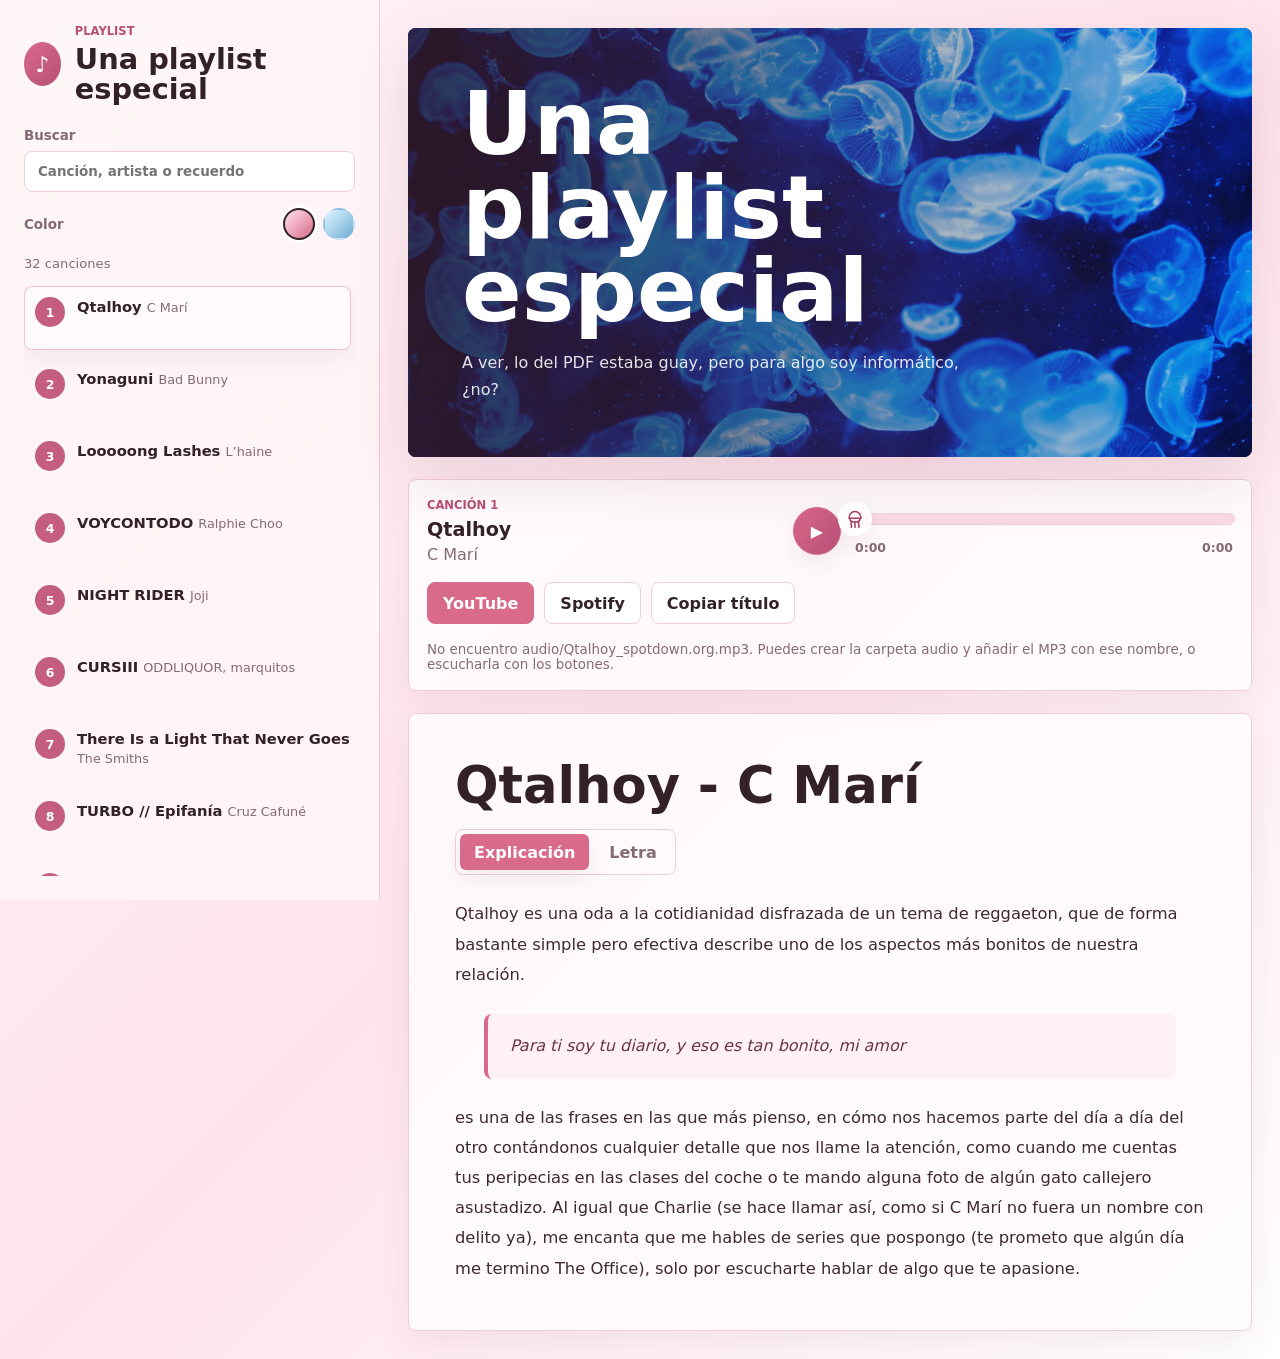
==== index.html @ 9f08ecb1 "Initial playlist site" ====
<!doctype html>
<html lang="es">
  <head>
    <meta charset="utf-8">
    <meta name="viewport" content="width=device-width, initial-scale=1">
    <title>Una playlist especial</title>
    <link rel="stylesheet" href="styles.css">
  </head>
  <body>
    <div class="app-shell">
      <aside class="sidebar" aria-label="Lista de canciones">
        <div class="brand">
          <span class="brand-mark" aria-hidden="true">♪</span>
          <div>
            <p class="eyebrow">Playlist</p>
            <h1>Una playlist especial</h1>
          </div>
        </div>

        <label class="search">
          <span>Buscar</span>
          <input id="searchInput" type="search" placeholder="Canción, artista o recuerdo">
        </label>

        <div class="theme-picker" aria-label="Color de la página">
          <span>Color</span>
          <div class="theme-options">
            <button class="theme-button rose active" type="button" data-theme="rose" aria-label="Tema rosa"></button>
            <button class="theme-button blue" type="button" data-theme="blue" aria-label="Tema azul suave"></button>
          </div>
        </div>

        <div class="counter" id="counter"></div>
        <nav class="track-list" id="trackList"></nav>
      </aside>

      <main class="main-view">
        <section class="hero">
          <img src="assets/wallpaper.jpeg" alt="Auriculares y notas manuscritas sobre una mesa iluminada con luz suave.">
          <div class="hero-copy">
            <h2>Una playlist especial</h2>
            <p>A ver, lo del PDF estaba guay, pero para algo soy informático, ¿no? </p>
          </div>
        </section>

        <section class="player-panel" aria-label="Reproductor">
          <div class="now-playing">
            <p class="eyebrow" id="trackNumber">Canción 1</p>
            <h3 id="trackTitle"></h3>
            <p id="trackArtist"></p>
          </div>

          <div class="custom-player">
            <audio id="audioPlayer" preload="metadata"></audio>
            <button id="playButton" class="play-button" type="button" aria-label="Reproducir">▶</button>
            <div class="progress-wrap">
              <button id="progressBar" class="progress-bar" type="button" aria-label="Cambiar posición de la canción">
                <span id="progressFill" class="progress-fill"></span>
                <span id="jellyfishMarker" class="jellyfish-marker" aria-hidden="true">
                  <svg viewBox="0 0 32 32" focusable="false">
                    <path d="M8 15c0-5 3.5-9 8-9s8 4 8 9H8Z"></path>
                    <path d="M9 15c0 3 3 5 7 5s7-2 7-5"></path>
                    <path d="M11 20c-2 3 2 4 0 7"></path>
                    <path d="M16 20c-2 3 2 4 0 7"></path>
                    <path d="M21 20c-2 3 2 4 0 7"></path>
                  </svg>
                </span>
              </button>
              <div class="time-row">
                <span id="currentTime">0:00</span>
                <span id="durationTime">0:00</span>
              </div>
            </div>
          </div>

          <div class="actions">
            <a id="youtubeLink" class="button primary" target="_blank" rel="noreferrer">YouTube</a>
            <a id="spotifyLink" class="button" target="_blank" rel="noreferrer">Spotify</a>
            <button id="copyButton" class="button" type="button">Copiar título</button>
          </div>

          <p class="audio-note" id="audioNote"></p>
        </section>

        <article class="story">
          <h2 id="storyTitle"></h2>
          <div class="content-tabs" aria-label="Vista del texto">
            <button id="storyTab" class="content-tab active" type="button" data-view="story">Explicación</button>
            <button id="lyricsTab" class="content-tab" type="button" data-view="lyrics">Letra</button>
          </div>
          <div id="storyText"></div>
        </article>
      </main>
    </div>

    <script src="app.js"></script>
  </body>
</html>
---- styles.css ----
:root {
  --ink: #332128;
  --muted: #856b75;
  --paper: #fff6f9;
  --panel: #ffffff;
  --line: #f0cdd9;
  --coral: #d96a8a;
  --coral-dark: #a83f61;
  --teal: #b84f77;
  --gold: #d9a1b6;
  --rose-soft: #ffe3ec;
  --shadow: 0 20px 60px rgba(91, 37, 58, 0.13);
  --sidebar-bg: rgba(255, 246, 249, 0.86);
  --brand-gradient: linear-gradient(135deg, #d96a8a, #b84f77);
  --focus-ring: rgba(217, 106, 138, 0.18);
  --track-active-bg: #fffafb;
  --track-active-border: rgba(217, 106, 138, 0.38);
  --track-shadow: 0 8px 24px rgba(91, 37, 58, 0.08);
  --track-index-bg: #c45d7f;
  --story-quote-ink: #6c3448;
  --story-quote-bg: #fff1f6;
  --panel-bg: rgba(255, 252, 253, 0.9);
  --panel-shadow: 0 14px 36px rgba(91, 37, 58, 0.07);
  --player-track-bg: #f8d6e2;
  --player-fill: linear-gradient(90deg, #f3a1bb, #c45d7f);
}

body.theme-blue {
  --ink: #1e2b36;
  --muted: #647888;
  --paper: #f4fbff;
  --line: #cce4f2;
  --coral: #6eaed6;
  --coral-dark: #347ca8;
  --teal: #3f8eb8;
  --gold: #9fcce6;
  --rose-soft: #e2f4ff;
  --shadow: 0 20px 60px rgba(36, 91, 125, 0.13);
  --sidebar-bg: rgba(244, 251, 255, 0.88);
  --brand-gradient: linear-gradient(135deg, #6eaed6, #3f8eb8);
  --focus-ring: rgba(110, 174, 214, 0.22);
  --track-active-bg: #f7fcff;
  --track-active-border: rgba(110, 174, 214, 0.42);
  --track-shadow: 0 8px 24px rgba(36, 91, 125, 0.08);
  --track-index-bg: #4f9ac2;
  --story-quote-ink: #315f7a;
  --story-quote-bg: #edf8ff;
  --panel-bg: rgba(249, 253, 255, 0.92);
  --panel-shadow: 0 14px 36px rgba(36, 91, 125, 0.07);
  --player-track-bg: #d3eaf6;
  --player-fill: linear-gradient(90deg, #9fcce6, #4f9ac2);
}

* {
  box-sizing: border-box;
}

body {
  margin: 0;
  min-height: 100vh;
  color: var(--ink);
  background: linear-gradient(135deg, var(--paper) 0%, var(--rose-soft) 52%, #fff 100%);
  font-family: "Trebuchet MS", "Avenir Next", system-ui, -apple-system, BlinkMacSystemFont, "Segoe UI", sans-serif;
}

button,
input {
  font: inherit;
}

.app-shell {
  display: grid;
  grid-template-columns: minmax(280px, 380px) minmax(0, 1fr);
  min-height: 100vh;
}

.sidebar {
  position: sticky;
  top: 0;
  display: flex;
  flex-direction: column;
  height: 100vh;
  padding: 24px;
  border-right: 1px solid var(--line);
  background: var(--sidebar-bg);
  backdrop-filter: blur(18px);
}

.brand {
  display: flex;
  gap: 14px;
  align-items: center;
  margin-bottom: 24px;
}

.brand-mark {
  display: grid;
  width: 44px;
  height: 44px;
  place-items: center;
  border-radius: 50%;
  color: #fff;
  background: var(--brand-gradient);
  font-size: 22px;
  font-weight: 800;
}

.eyebrow {
  margin: 0 0 6px;
  color: var(--teal);
  font-size: 0.72rem;
  font-weight: 800;
  letter-spacing: 0;
  text-transform: uppercase;
}

h1,
h2,
h3,
p {
  margin-top: 0;
}

h1 {
  margin-bottom: 0;
  font-size: clamp(1.35rem, 2.5vw, 1.8rem);
  line-height: 1.05;
}

.search {
  display: grid;
  gap: 8px;
  margin-bottom: 16px;
  color: var(--muted);
  font-size: 0.84rem;
  font-weight: 700;
}

.search input {
  width: 100%;
  border: 1px solid var(--line);
  border-radius: 8px;
  padding: 12px 13px;
  color: var(--ink);
  background: var(--panel);
  outline: none;
}

.search input:focus {
  border-color: var(--teal);
  box-shadow: 0 0 0 3px var(--focus-ring);
}

.theme-picker {
  display: flex;
  align-items: center;
  justify-content: space-between;
  gap: 12px;
  margin-bottom: 16px;
  color: var(--muted);
  font-size: 0.84rem;
  font-weight: 700;
}

.theme-options {
  display: flex;
  gap: 8px;
}

.theme-button {
  width: 32px;
  height: 32px;
  border: 2px solid transparent;
  border-radius: 50%;
  padding: 0;
  cursor: pointer;
}

.theme-button.rose {
  background: linear-gradient(135deg, #ffe3ec, #d96a8a);
}

.theme-button.blue {
  background: linear-gradient(135deg, #e2f4ff, #6eaed6);
}

.theme-button.active {
  border-color: var(--ink);
  box-shadow: 0 0 0 3px rgba(255, 255, 255, 0.9);
}

.counter {
  min-height: 20px;
  margin-bottom: 10px;
  color: var(--muted);
  font-size: 0.82rem;
}

.track-list {
  display: grid;
  gap: 8px;
  overflow: auto;
  padding-right: 4px;
}

.track-button {
  display: grid;
  grid-template-columns: 32px minmax(0, 1fr);
  gap: 10px;
  width: 100%;
  min-height: 64px;
  border: 1px solid transparent;
  border-radius: 8px;
  padding: 10px;
  color: var(--ink);
  background: transparent;
  text-align: left;
  cursor: pointer;
}

.track-button:hover,
.track-button.active {
  border-color: var(--track-active-border);
  background: var(--track-active-bg);
}

.track-button.active {
  box-shadow: var(--track-shadow);
}

.track-index {
  display: grid;
  width: 30px;
  height: 30px;
  place-items: center;
  border-radius: 50%;
  color: #fff;
  background: var(--track-index-bg);
  font-size: 0.78rem;
  font-weight: 800;
}

.track-name {
  overflow: hidden;
  margin: 0 0 4px;
  font-size: 0.92rem;
  font-weight: 800;
  text-overflow: ellipsis;
  white-space: nowrap;
}

.track-artist {
  overflow: hidden;
  margin: 0;
  color: var(--muted);
  font-size: 0.8rem;
  text-overflow: ellipsis;
  white-space: nowrap;
}

.main-view {
  display: grid;
  align-content: start;
  gap: 22px;
  padding: 28px;
}

.hero {
  position: relative;
  min-height: 320px;
  overflow: hidden;
  border-radius: 8px;
  box-shadow: var(--shadow);
  background: #38262d;
}

.hero img {
  position: absolute;
  inset: 0;
  width: 100%;
  height: 100%;
  object-fit: cover;
}

.hero::after {
  position: absolute;
  inset: 0;
  content: "";
  background: linear-gradient(90deg, rgba(54, 27, 39, 0.78), rgba(94, 41, 63, 0.34) 58%, rgba(94, 41, 63, 0.08));
}

.hero-copy {
  position: relative;
  z-index: 1;
  max-width: 620px;
  padding: clamp(28px, 6vw, 54px);
  color: #fff;
}

.hero-copy .eyebrow {
  color: #ffd3df;
}

.hero-copy h2 {
  max-width: 10ch;
  margin-bottom: 16px;
  font-size: clamp(2.25rem, 7vw, 5.5rem);
  line-height: 0.95;
}

.hero-copy p {
  max-width: 60ch;
  margin-bottom: 0;
  color: rgba(255, 255, 255, 0.88);
  font-size: 1rem;
  line-height: 1.7;
}

code {
  border-radius: 5px;
  padding: 0.12em 0.35em;
  background: rgba(255, 255, 255, 0.18);
}

.player-panel,
.story {
  border: 1px solid var(--line);
  border-radius: 8px;
  background: var(--panel-bg);
  box-shadow: var(--panel-shadow);
}

.player-panel {
  display: grid;
  grid-template-columns: minmax(180px, 1fr) minmax(240px, 440px);
  gap: 18px;
  align-items: center;
  padding: 18px;
}

.now-playing h3 {
  margin-bottom: 4px;
  font-size: 1.2rem;
}

.now-playing p:last-child {
  margin-bottom: 0;
  color: var(--muted);
}

.custom-player {
  display: grid;
  grid-template-columns: 48px minmax(0, 1fr);
  gap: 14px;
  align-items: center;
}

.custom-player audio {
  display: none;
}

.play-button {
  display: grid;
  width: 48px;
  height: 48px;
  place-items: center;
  border: 1px solid var(--coral);
  border-radius: 50%;
  color: #fff;
  background: var(--brand-gradient);
  box-shadow: var(--track-shadow);
  font-size: 1rem;
  font-weight: 800;
  cursor: pointer;
}

.play-button:hover {
  border-color: var(--coral-dark);
}

.progress-wrap {
  display: grid;
  gap: 9px;
}

.progress-bar {
  position: relative;
  width: 100%;
  height: 24px;
  border: 0;
  border-radius: 999px;
  padding: 0;
  background: transparent;
  cursor: pointer;
}

.progress-bar::before {
  position: absolute;
  top: 50%;
  left: 0;
  width: 100%;
  height: 10px;
  border: 1px solid var(--line);
  border-radius: 999px;
  background: var(--player-track-bg);
  content: "";
  transform: translateY(-50%);
}

.progress-fill {
  position: absolute;
  top: 50%;
  left: 0;
  width: var(--progress, 0%);
  height: 10px;
  border-radius: 999px;
  background: var(--player-fill);
  transform: translateY(-50%);
}

.jellyfish-marker {
  position: absolute;
  top: 50%;
  left: var(--progress, 0%);
  display: grid;
  width: 34px;
  height: 34px;
  place-items: center;
  border: 2px solid #fff;
  border-radius: 50%;
  background: var(--panel-bg);
  box-shadow: var(--track-shadow);
  transform: translate(-50%, -50%);
  transition: left 0.12s linear;
}

.jellyfish-marker svg {
  width: 24px;
  height: 24px;
  fill: none;
  stroke: var(--coral-dark);
  stroke-linecap: round;
  stroke-linejoin: round;
  stroke-width: 2;
}

.time-row {
  display: flex;
  justify-content: space-between;
  color: var(--muted);
  font-size: 0.78rem;
  font-weight: 800;
}

.actions {
  grid-column: 1 / -1;
  display: flex;
  flex-wrap: wrap;
  gap: 10px;
}

.button {
  display: inline-flex;
  align-items: center;
  justify-content: center;
  min-height: 42px;
  border: 1px solid var(--line);
  border-radius: 8px;
  padding: 0 15px;
  color: var(--ink);
  background: #fff;
  font-weight: 800;
  text-decoration: none;
  cursor: pointer;
}

.button.primary {
  border-color: var(--coral);
  color: #fff;
  background: var(--coral);
}

.button:hover {
  border-color: var(--coral-dark);
}

.audio-note {
  grid-column: 1 / -1;
  margin: 0;
  color: var(--muted);
  font-size: 0.84rem;
}

.story {
  padding: clamp(22px, 5vw, 46px);
}

.story h2 {
  margin-bottom: 18px;
  font-size: clamp(1.8rem, 4vw, 3.3rem);
  line-height: 1;
}

.content-tabs {
  display: inline-flex;
  gap: 6px;
  margin-bottom: 24px;
  border: 1px solid var(--line);
  border-radius: 8px;
  padding: 4px;
  background: var(--track-active-bg);
}

.content-tab {
  min-height: 36px;
  border: 0;
  border-radius: 6px;
  padding: 0 14px;
  color: var(--muted);
  background: transparent;
  font-weight: 800;
  cursor: pointer;
}

.content-tab.active {
  color: #fff;
  background: var(--coral);
  box-shadow: var(--track-shadow);
}

.story p {
  max-width: 78ch;
  color: #3f2a32;
  font-size: 1.02rem;
  line-height: 1.85;
}

.lyric-block {
  max-width: 68ch;
  margin: 24px auto;
  border-left: 4px solid var(--coral);
  border-radius: 8px;
  padding: 18px 22px;
  color: var(--story-quote-ink);
  background: var(--story-quote-bg);
  font-size: 1rem;
  font-style: italic;
  line-height: 1.8;
  white-space: pre-line;
}

.full-lyrics {
  max-width: 74ch;
  margin: 0;
  color: #3f2a32;
  font-family: inherit;
  font-size: 1.02rem;
  line-height: 1.9;
  white-space: pre-line;
}

.lyrics-empty {
  max-width: 70ch;
  margin: 0;
  border: 1px dashed var(--track-active-border);
  border-radius: 8px;
  padding: 18px;
  color: var(--muted);
  background: var(--track-active-bg);
  line-height: 1.7;
}

.story p:last-child,
.story .lyric-block:last-child,
.full-lyrics:last-child,
.lyrics-empty:last-child {
  margin-bottom: 0;
}

@media (max-width: 900px) {
  .app-shell {
    grid-template-columns: 1fr;
  }

  .sidebar {
    position: relative;
    height: auto;
    max-height: 58vh;
    border-right: 0;
    border-bottom: 1px solid var(--line);
  }

  .main-view {
    padding: 18px;
  }

  .player-panel {
    grid-template-columns: 1fr;
  }
}

@media (max-width: 560px) {
  .hero {
    min-height: 420px;
  }

  .hero::after {
    background: linear-gradient(180deg, rgba(54, 27, 39, 0.72), rgba(94, 41, 63, 0.32));
  }

  .hero-copy h2 {
    max-width: 9ch;
    font-size: 3rem;
  }

  .actions .button {
    flex: 1 1 140px;
  }
}
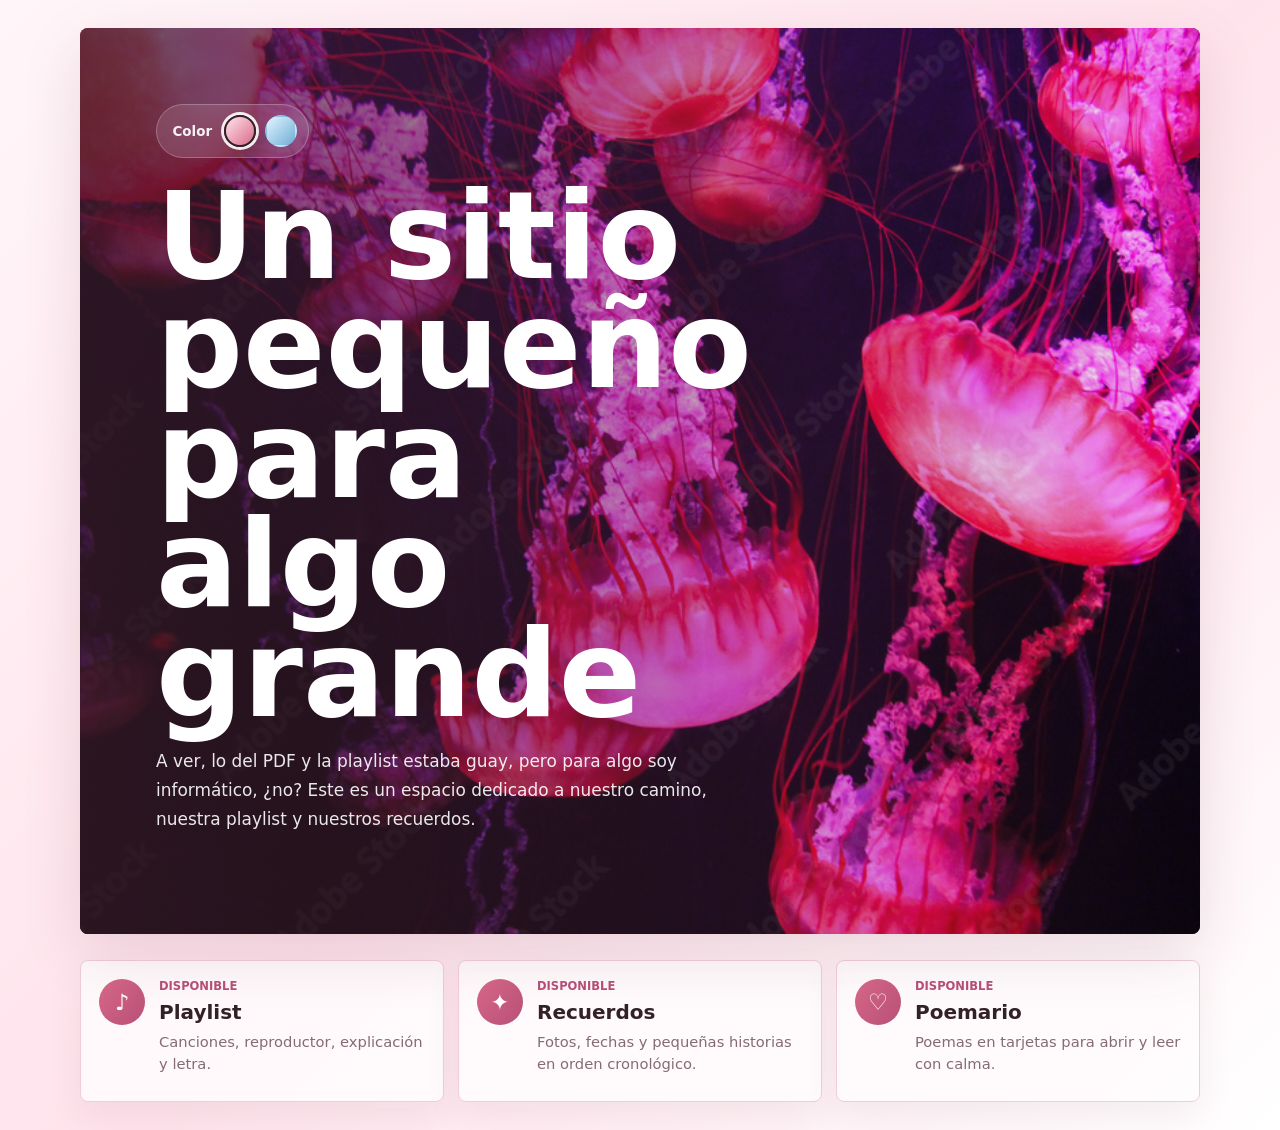
==== commit c9939bd8: "Added things" ====
--- a/index.html
+++ b/index.html
@@ -6,93 +6,175 @@
     <title>Una playlist especial</title>
     <link rel="stylesheet" href="styles.css">
   </head>
-  <body>
-    <div class="app-shell">
-      <aside class="sidebar" aria-label="Lista de canciones">
-        <div class="brand">
-          <span class="brand-mark" aria-hidden="true">♪</span>
-          <div>
-            <p class="eyebrow">Playlist</p>
-            <h1>Una playlist especial</h1>
-          </div>
-        </div>
-
-        <label class="search">
-          <span>Buscar</span>
-          <input id="searchInput" type="search" placeholder="Canción, artista o recuerdo">
-        </label>
-
-        <div class="theme-picker" aria-label="Color de la página">
-          <span>Color</span>
-          <div class="theme-options">
-            <button class="theme-button rose active" type="button" data-theme="rose" aria-label="Tema rosa"></button>
-            <button class="theme-button blue" type="button" data-theme="blue" aria-label="Tema azul suave"></button>
-          </div>
-        </div>
-
-        <div class="counter" id="counter"></div>
-        <nav class="track-list" id="trackList"></nav>
-      </aside>
-
-      <main class="main-view">
-        <section class="hero">
-          <img src="assets/wallpaper.jpeg" alt="Auriculares y notas manuscritas sobre una mesa iluminada con luz suave.">
-          <div class="hero-copy">
-            <h2>Una playlist especial</h2>
-            <p>A ver, lo del PDF estaba guay, pero para algo soy informático, ¿no? </p>
+  <body class="home-page">
+    <section id="homeView" class="site-view">
+      <main class="home-shell">
+        <section class="home-hero" aria-labelledby="homeTitle">
+          <img id="homeWallpaper" src="assets/pink_wallpaper.jpg" alt="Fondo cálido y suave para una página personal.">
+          <div class="home-hero-content">
+            <div class="theme-picker home-theme-picker" aria-label="Color de la página">
+              <span>Color</span>
+              <div class="theme-options">
+                <button class="theme-button rose active" type="button" data-theme="rose" aria-label="Tema rosa"></button>
+                <button class="theme-button blue" type="button" data-theme="blue" aria-label="Tema azul suave"></button>
+              </div>
+            </div>
+            <h1 id="homeTitle">Un sitio pequeño para algo grande</h1>
+            <p>A ver, lo del PDF y la playlist estaba guay, pero para algo soy informático, ¿no? Este es un espacio dedicado a nuestro camino, nuestra playlist y nuestros recuerdos.</p>
           </div>
         </section>
 
-        <section class="player-panel" aria-label="Reproductor">
-          <div class="now-playing">
-            <p class="eyebrow" id="trackNumber">Canción 1</p>
-            <h3 id="trackTitle"></h3>
-            <p id="trackArtist"></p>
-          </div>
+        <section class="section-grid" aria-label="Secciones disponibles">
+          <a class="section-card available" href="#playlist">
+            <span class="section-icon" aria-hidden="true">♪</span>
+            <span>
+              <span class="section-kicker">Disponible</span>
+              <strong>Playlist</strong>
+              <small>Canciones, reproductor, explicación y letra.</small>
+            </span>
+          </a>
 
-          <div class="custom-player">
-            <audio id="audioPlayer" preload="metadata"></audio>
-            <button id="playButton" class="play-button" type="button" aria-label="Reproducir">▶</button>
-            <div class="progress-wrap">
-              <button id="progressBar" class="progress-bar" type="button" aria-label="Cambiar posición de la canción">
-                <span id="progressFill" class="progress-fill"></span>
-                <span id="jellyfishMarker" class="jellyfish-marker" aria-hidden="true">
-                  <svg viewBox="0 0 32 32" focusable="false">
-                    <path d="M8 15c0-5 3.5-9 8-9s8 4 8 9H8Z"></path>
-                    <path d="M9 15c0 3 3 5 7 5s7-2 7-5"></path>
-                    <path d="M11 20c-2 3 2 4 0 7"></path>
-                    <path d="M16 20c-2 3 2 4 0 7"></path>
-                    <path d="M21 20c-2 3 2 4 0 7"></path>
-                  </svg>
-                </span>
-              </button>
-              <div class="time-row">
-                <span id="currentTime">0:00</span>
-                <span id="durationTime">0:00</span>
-              </div>
+          <a class="section-card available" href="#recuerdos">
+            <span class="section-icon" aria-hidden="true">✦</span>
+            <span>
+              <span class="section-kicker">Disponible</span>
+              <strong>Recuerdos</strong>
+              <small>Fotos, fechas y pequeñas historias en orden cronológico.</small>
+            </span>
+          </a>
+
+          <a class="section-card available" href="#poemario">
+            <span class="section-icon" aria-hidden="true">♡</span>
+            <span>
+              <span class="section-kicker">Disponible</span>
+              <strong>Poemario</strong>
+              <small>Poemas en tarjetas para abrir y leer con calma.</small>
+            </span>
+          </a>
+        </section>
+      </main>
+    </section>
+
+    <section id="playlistView" class="site-view" hidden>
+      <div class="app-shell">
+        <aside class="sidebar" aria-label="Lista de canciones">
+          <div class="brand">
+            <span class="brand-mark" aria-hidden="true">♪</span>
+            <div>
+              <p class="eyebrow">Playlist</p>
+              <h1>Una playlist especial</h1>
             </div>
           </div>
 
-          <div class="actions">
-            <a id="youtubeLink" class="button primary" target="_blank" rel="noreferrer">YouTube</a>
-            <a id="spotifyLink" class="button" target="_blank" rel="noreferrer">Spotify</a>
-            <button id="copyButton" class="button" type="button">Copiar título</button>
-          </div>
+          <a class="back-link sidebar-link" href="#inicio">Volver al inicio</a>
 
-          <p class="audio-note" id="audioNote"></p>
-        </section>
+          <label class="search">
+            <span>Buscar</span>
+            <input id="searchInput" type="search" placeholder="Canción, artista o recuerdo">
+          </label>
 
-        <article class="story">
-          <h2 id="storyTitle"></h2>
-          <div class="content-tabs" aria-label="Vista del texto">
-            <button id="storyTab" class="content-tab active" type="button" data-view="story">Explicación</button>
-            <button id="lyricsTab" class="content-tab" type="button" data-view="lyrics">Letra</button>
-          </div>
-          <div id="storyText"></div>
-        </article>
+          <div class="counter" id="counter"></div>
+          <nav class="track-list" id="trackList"></nav>
+        </aside>
+
+        <main class="main-view">
+          <section class="hero">
+            <img src="assets/wallpaper.jpeg" alt="Auriculares y notas manuscritas sobre una mesa iluminada con luz suave.">
+            <div class="hero-copy">
+              <h2>Una playlist especial</h2>
+              <p>A ver, lo del PDF estaba guay, pero para algo soy informático, ¿no?</p>
+            </div>
+          </section>
+
+          <section class="player-panel" aria-label="Reproductor">
+            <div class="now-playing">
+              <p class="eyebrow" id="trackNumber">Canción 1</p>
+              <h3 id="trackTitle"></h3>
+              <p id="trackArtist"></p>
+            </div>
+
+            <div class="custom-player">
+              <audio id="audioPlayer" preload="metadata"></audio>
+              <button id="playButton" class="play-button" type="button" aria-label="Reproducir">▶</button>
+              <div class="progress-wrap">
+                <button id="progressBar" class="progress-bar" type="button" aria-label="Cambiar posición de la canción">
+                  <span id="progressFill" class="progress-fill"></span>
+                  <span id="jellyfishMarker" class="jellyfish-marker" aria-hidden="true">
+                    <svg viewBox="0 0 32 32" focusable="false">
+                      <path d="M8 15c0-5 3.5-9 8-9s8 4 8 9H8Z"></path>
+                      <path d="M9 15c0 3 3 5 7 5s7-2 7-5"></path>
+                      <path d="M11 20c-2 3 2 4 0 7"></path>
+                      <path d="M16 20c-2 3 2 4 0 7"></path>
+                      <path d="M21 20c-2 3 2 4 0 7"></path>
+                    </svg>
+                  </span>
+                </button>
+                <div class="time-row">
+                  <span id="currentTime">0:00</span>
+                  <span id="durationTime">0:00</span>
+                </div>
+              </div>
+            </div>
+
+            <div class="actions">
+              <a id="youtubeLink" class="button primary" target="_blank" rel="noreferrer">YouTube</a>
+              <a id="spotifyLink" class="button" target="_blank" rel="noreferrer">Spotify</a>
+              <button id="copyButton" class="button" type="button">Copiar título</button>
+            </div>
+
+            <p class="audio-note" id="audioNote"></p>
+          </section>
+
+          <article class="story">
+            <h2 id="storyTitle"></h2>
+            <div class="content-tabs" aria-label="Vista del texto">
+              <button id="storyTab" class="content-tab active" type="button" data-view="story">Explicación</button>
+              <button id="lyricsTab" class="content-tab" type="button" data-view="lyrics">Letra</button>
+            </div>
+            <div id="storyText"></div>
+          </article>
+        </main>
+      </div>
+    </section>
+
+    <section id="memoriesView" class="site-view" hidden>
+      <main class="memories-shell">
+        <header class="memories-header">
+          <a class="back-link" href="#inicio">Volver al inicio</a>
+          <p class="eyebrow">Cronología</p>
+          <h1>Recuerdos</h1>
+          <p>Un recorrido por los momentos más importantes de nuestro camino.</p>
+        </header>
+
+        <section id="memoriesList" class="memories-list" aria-label="Lista de recuerdos"></section>
       </main>
+    </section>
+
+    <section id="poemsView" class="site-view" hidden>
+      <main class="poems-shell">
+        <header class="memories-header">
+          <a class="back-link" href="#inicio">Volver al inicio</a>
+          <p class="eyebrow">Poemario</p>
+          <h1>Poemario</h1>
+          <p>Todos los poemas que te he escrito alguna vez, te los haya mandado o no.</p>
+        </header>
+
+        <section id="poemsList" class="poems-grid" aria-label="Lista de poemas"></section>
+      </main>
+    </section>
+
+    <div id="poemOverlay" class="poem-overlay" hidden>
+      <article class="poem-modal" role="dialog" aria-modal="true" aria-labelledby="poemModalTitle">
+        <button id="closePoemButton" class="poem-close" type="button" aria-label="Cerrar poema">×</button>
+        <p class="eyebrow">Poema</p>
+        <h2 id="poemModalTitle"></h2>
+        <div id="poemModalText" class="poem-modal-text"></div>
+      </article>
     </div>
 
+    <script src="recuerdos.js"></script>
+    <script src="poemas.js"></script>
     <script src="app.js"></script>
+    <script src="site.js"></script>
   </body>
 </html>
--- a/styles.css
+++ b/styles.css
@@ -74,6 +74,365 @@
   min-height: 100vh;
 }
 
+.home-page {
+  min-height: 100vh;
+}
+
+.home-shell {
+  display: grid;
+  gap: 26px;
+  width: min(1120px, calc(100% - 36px));
+  margin: 0 auto;
+  padding: 28px 0;
+}
+
+.home-hero {
+  position: relative;
+  min-height: min(620px, calc(100vh - 210px));
+  overflow: hidden;
+  border-radius: 8px;
+  background: #38262d;
+  box-shadow: var(--shadow);
+}
+
+.home-hero img {
+  position: absolute;
+  inset: 0;
+  width: 100%;
+  height: 100%;
+  object-fit: cover;
+}
+
+.home-hero::after {
+  position: absolute;
+  inset: 0;
+  content: "";
+  background: linear-gradient(90deg, rgba(54, 27, 39, 0.76), rgba(94, 41, 63, 0.28) 64%, rgba(94, 41, 63, 0.08));
+}
+
+.home-hero-content {
+  position: relative;
+  z-index: 1;
+  display: grid;
+  align-content: center;
+  min-height: inherit;
+  max-width: 680px;
+  padding: clamp(28px, 7vw, 76px);
+  color: #fff;
+}
+
+.home-hero-content .eyebrow {
+  color: #ffd3df;
+}
+
+.home-hero h1 {
+  max-width: 10ch;
+  margin-bottom: 18px;
+  font-size: clamp(3rem, 11vw, 7.6rem);
+  line-height: 0.9;
+}
+
+.home-hero p:not(.eyebrow) {
+  max-width: 54ch;
+  margin-bottom: 24px;
+  color: rgba(255, 255, 255, 0.9);
+  font-size: 1.06rem;
+  line-height: 1.7;
+}
+
+.home-primary {
+  width: fit-content;
+}
+
+.section-grid {
+  display: grid;
+  grid-template-columns: repeat(3, minmax(0, 1fr));
+  gap: 14px;
+}
+
+.section-card {
+  display: grid;
+  grid-template-columns: 46px minmax(0, 1fr);
+  gap: 14px;
+  min-height: 142px;
+  border: 1px solid var(--line);
+  border-radius: 8px;
+  padding: 18px;
+  color: var(--ink);
+  background: var(--panel-bg);
+  box-shadow: var(--panel-shadow);
+  text-decoration: none;
+}
+
+.section-card.available:hover {
+  border-color: var(--coral);
+  transform: translateY(-2px);
+}
+
+.section-card.pending {
+  opacity: 0.72;
+}
+
+.section-icon {
+  display: grid;
+  width: 46px;
+  height: 46px;
+  place-items: center;
+  border-radius: 50%;
+  color: #fff;
+  background: var(--brand-gradient);
+  font-size: 1.4rem;
+  font-weight: 800;
+}
+
+.section-kicker {
+  display: block;
+  margin-bottom: 7px;
+  color: var(--teal);
+  font-size: 0.72rem;
+  font-weight: 800;
+  text-transform: uppercase;
+}
+
+.section-card strong {
+  display: block;
+  margin-bottom: 7px;
+  font-size: 1.25rem;
+}
+
+.section-card small {
+  display: block;
+  color: var(--muted);
+  font-size: 0.92rem;
+  line-height: 1.55;
+}
+
+.memories-shell {
+  width: min(980px, calc(100% - 36px));
+  margin: 0 auto;
+  padding: 30px 0 52px;
+}
+
+.memories-header {
+  margin-bottom: 28px;
+  border-bottom: 1px solid var(--line);
+  padding-bottom: 22px;
+}
+
+.back-link {
+  display: inline-flex;
+  margin-bottom: 26px;
+  color: var(--teal);
+  font-weight: 800;
+  text-decoration: none;
+}
+
+.back-link:hover {
+  color: var(--coral-dark);
+}
+
+.sidebar-link {
+  margin-bottom: 18px;
+}
+
+.memories-header h1 {
+  max-width: 10ch;
+  margin-bottom: 14px;
+  font-size: clamp(2.8rem, 8vw, 6.2rem);
+  line-height: 0.92;
+}
+
+.memories-header p:not(.eyebrow) {
+  max-width: 62ch;
+  margin-bottom: 0;
+  color: var(--muted);
+  font-size: 1.05rem;
+  line-height: 1.75;
+}
+
+.memories-list {
+  display: grid;
+  gap: 18px;
+}
+
+.memory-card {
+  display: grid;
+  grid-template-columns: 150px minmax(0, 1fr);
+  gap: 18px;
+  border: 1px solid var(--line);
+  border-radius: 8px;
+  padding: 18px;
+  background: var(--panel-bg);
+  box-shadow: var(--panel-shadow);
+}
+
+.memory-card:has(.memory-image) {
+  grid-template-columns: 150px minmax(220px, 0.8fr) minmax(0, 1fr);
+}
+
+.memory-date {
+  display: grid;
+  align-content: start;
+  gap: 10px;
+  color: var(--muted);
+}
+
+.memory-date span {
+  display: grid;
+  width: 52px;
+  height: 52px;
+  place-items: center;
+  border-radius: 50%;
+  color: #fff;
+  background: var(--brand-gradient);
+  font-size: 1rem;
+  font-weight: 800;
+}
+
+.memory-date time {
+  font-size: 0.88rem;
+  font-weight: 800;
+  line-height: 1.45;
+}
+
+.memory-image {
+  width: 100%;
+  max-height: 420px;
+  border-radius: 8px;
+  object-fit: contain;
+  background: var(--track-active-bg);
+}
+
+.memory-image.cover {
+  aspect-ratio: 4 / 3;
+  object-fit: cover;
+}
+
+.memory-body {
+  align-self: center;
+}
+
+.memory-body h2 {
+  margin-bottom: 10px;
+  font-size: clamp(1.4rem, 3vw, 2rem);
+  line-height: 1.05;
+}
+
+.memory-body p {
+  margin-bottom: 0;
+  color: #3f2a32;
+  font-size: 1rem;
+  line-height: 1.75;
+  white-space: pre-line;
+}
+
+.poems-shell {
+  width: min(1040px, calc(100% - 36px));
+  margin: 0 auto;
+  padding: 30px 0 52px;
+}
+
+.poems-grid {
+  display: grid;
+  grid-template-columns: repeat(3, minmax(0, 1fr));
+  gap: 16px;
+}
+
+.poem-card {
+  display: grid;
+  align-content: start;
+  min-height: 220px;
+  border: 1px solid var(--line);
+  border-radius: 8px;
+  padding: 22px;
+  color: var(--ink);
+  background: var(--panel-bg);
+  box-shadow: var(--panel-shadow);
+  text-align: left;
+  cursor: pointer;
+}
+
+.poem-card:hover {
+  border-color: var(--coral);
+  transform: translateY(-2px);
+}
+
+.poem-card strong {
+  display: block;
+  margin-bottom: 14px;
+  font-size: 1.45rem;
+  line-height: 1.08;
+}
+
+.poem-card small {
+  display: -webkit-box;
+  overflow: hidden;
+  color: var(--muted);
+  font-size: 0.96rem;
+  line-height: 1.65;
+  -webkit-box-orient: vertical;
+  -webkit-line-clamp: 4;
+}
+
+.poem-overlay {
+  position: fixed;
+  inset: 0;
+  z-index: 20;
+  display: grid;
+  place-items: center;
+  padding: 22px;
+  background: rgba(32, 18, 25, 0.58);
+  backdrop-filter: blur(10px);
+}
+
+.poem-overlay[hidden] {
+  display: none;
+}
+
+.poem-modal {
+  position: relative;
+  width: min(760px, 100%);
+  max-height: min(760px, calc(100vh - 44px));
+  overflow: auto;
+  border: 1px solid var(--line);
+  border-radius: 8px;
+  padding: clamp(24px, 5vw, 48px);
+  color: var(--ink);
+  background: var(--panel-bg);
+  box-shadow: 0 26px 80px rgba(32, 18, 25, 0.28);
+}
+
+.poem-close {
+  position: absolute;
+  top: 16px;
+  right: 16px;
+  display: grid;
+  width: 38px;
+  height: 38px;
+  place-items: center;
+  border: 1px solid var(--line);
+  border-radius: 50%;
+  color: var(--ink);
+  background: #fff;
+  font-size: 1.5rem;
+  line-height: 1;
+  cursor: pointer;
+}
+
+.poem-modal h2 {
+  margin-bottom: 22px;
+  padding-right: 36px;
+  font-size: clamp(2rem, 5vw, 4rem);
+  line-height: 0.98;
+}
+
+.poem-modal-text {
+  color: #3f2a32;
+  font-size: 1.08rem;
+  line-height: 1.95;
+  white-space: pre-line;
+}
+
 .sidebar {
   position: sticky;
   top: 0;
@@ -187,6 +546,17 @@
 .theme-button.active {
   border-color: var(--ink);
   box-shadow: 0 0 0 3px rgba(255, 255, 255, 0.9);
+}
+
+.home-theme-picker {
+  width: fit-content;
+  margin-bottom: 24px;
+  border: 1px solid rgba(255, 255, 255, 0.24);
+  border-radius: 999px;
+  padding: 10px 12px 10px 16px;
+  color: rgba(255, 255, 255, 0.92);
+  background: rgba(255, 255, 255, 0.12);
+  backdrop-filter: blur(14px);
 }
 
 .counter {
@@ -582,6 +952,24 @@
     grid-template-columns: 1fr;
   }
 
+  .section-grid {
+    grid-template-columns: 1fr;
+  }
+
+  .poems-grid {
+    grid-template-columns: 1fr;
+  }
+
+  .memory-card,
+  .memory-card:has(.memory-image) {
+    grid-template-columns: 1fr;
+  }
+
+  .memory-date {
+    grid-template-columns: 52px minmax(0, 1fr);
+    align-items: center;
+  }
+
   .sidebar {
     position: relative;
     height: auto;
@@ -600,6 +988,37 @@
 }
 
 @media (max-width: 560px) {
+  .home-shell {
+    width: min(100% - 24px, 1120px);
+    padding: 12px 0;
+  }
+
+  .memories-shell {
+    width: min(100% - 24px, 980px);
+    padding-top: 18px;
+  }
+
+  .poems-shell {
+    width: min(100% - 24px, 1040px);
+    padding-top: 18px;
+  }
+
+  .poem-modal {
+    padding: 24px;
+  }
+
+  .home-hero {
+    min-height: 520px;
+  }
+
+  .home-hero::after {
+    background: linear-gradient(180deg, rgba(54, 27, 39, 0.72), rgba(94, 41, 63, 0.34));
+  }
+
+  .home-hero h1 {
+    font-size: 3.8rem;
+  }
+
   .hero {
     min-height: 420px;
   }
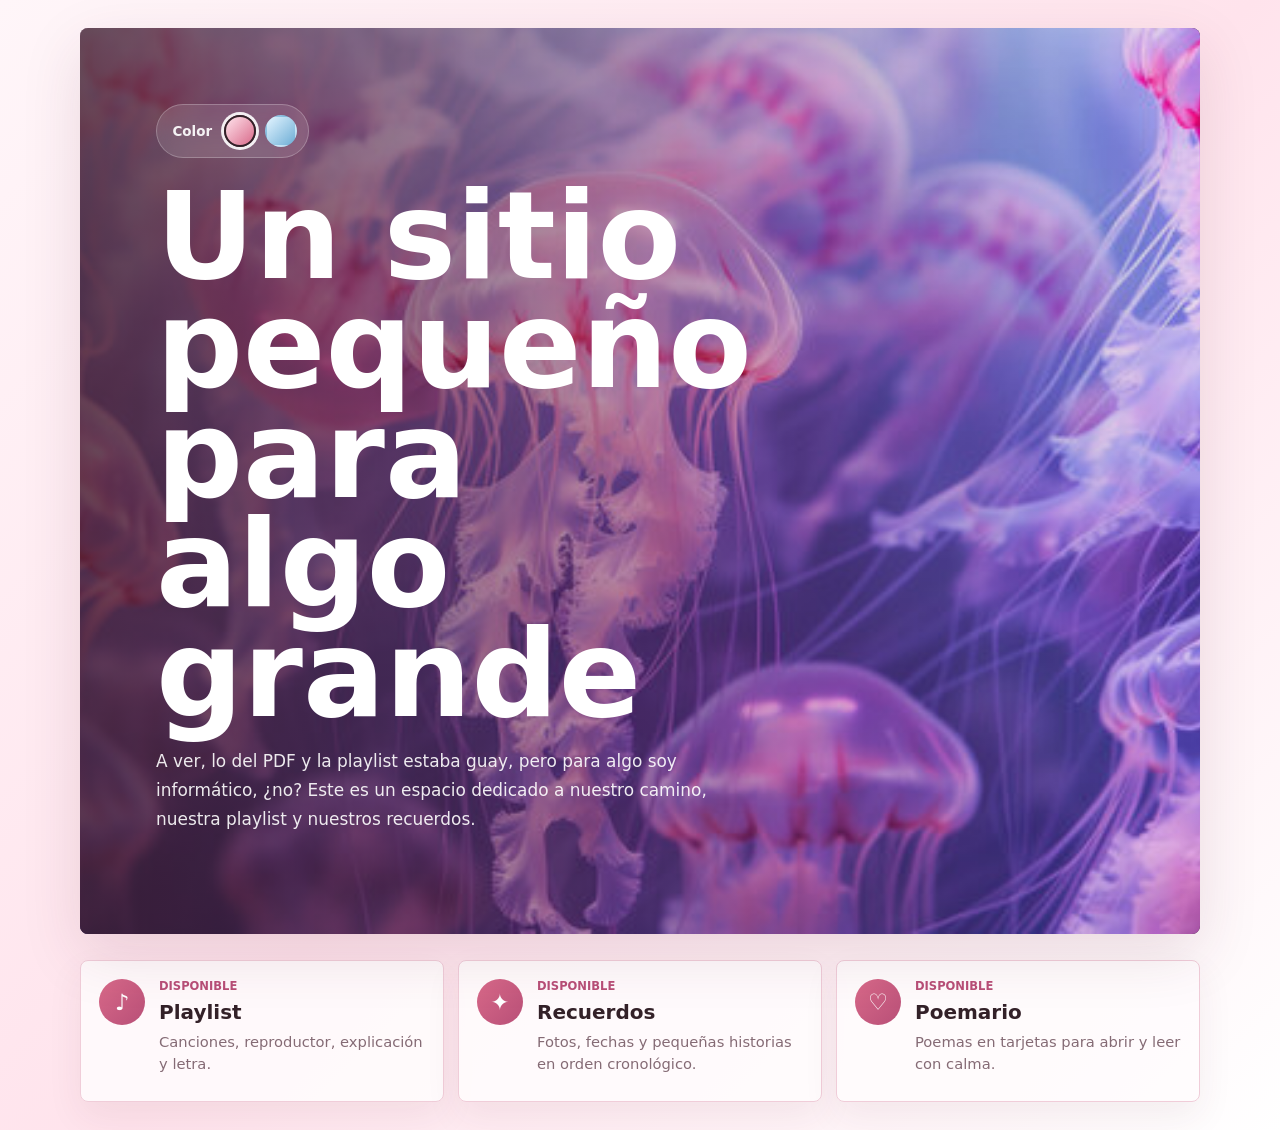
==== commit 61e51034: "Add icon" ====
--- a/index.html
+++ b/index.html
@@ -4,6 +4,7 @@
     <meta charset="utf-8">
     <meta name="viewport" content="width=device-width, initial-scale=1">
     <title>Una playlist especial</title>
+    <link rel="icon" href="assets/cropped_circle_image.ico" type="image/x-icon">
     <link rel="stylesheet" href="styles.css">
   </head>
   <body class="home-page">
--- a/styles.css
+++ b/styles.css
@@ -919,6 +919,17 @@
   white-space: pre-line;
 }
 
+.story-image {
+  display: block;
+  width: min(100%, 520px);
+  max-height: 520px;
+  margin: 24px 0 0;
+  border-radius: 8px;
+  object-fit: contain;
+  background: var(--track-active-bg);
+  box-shadow: var(--panel-shadow);
+}
+
 .full-lyrics {
   max-width: 74ch;
   margin: 0;
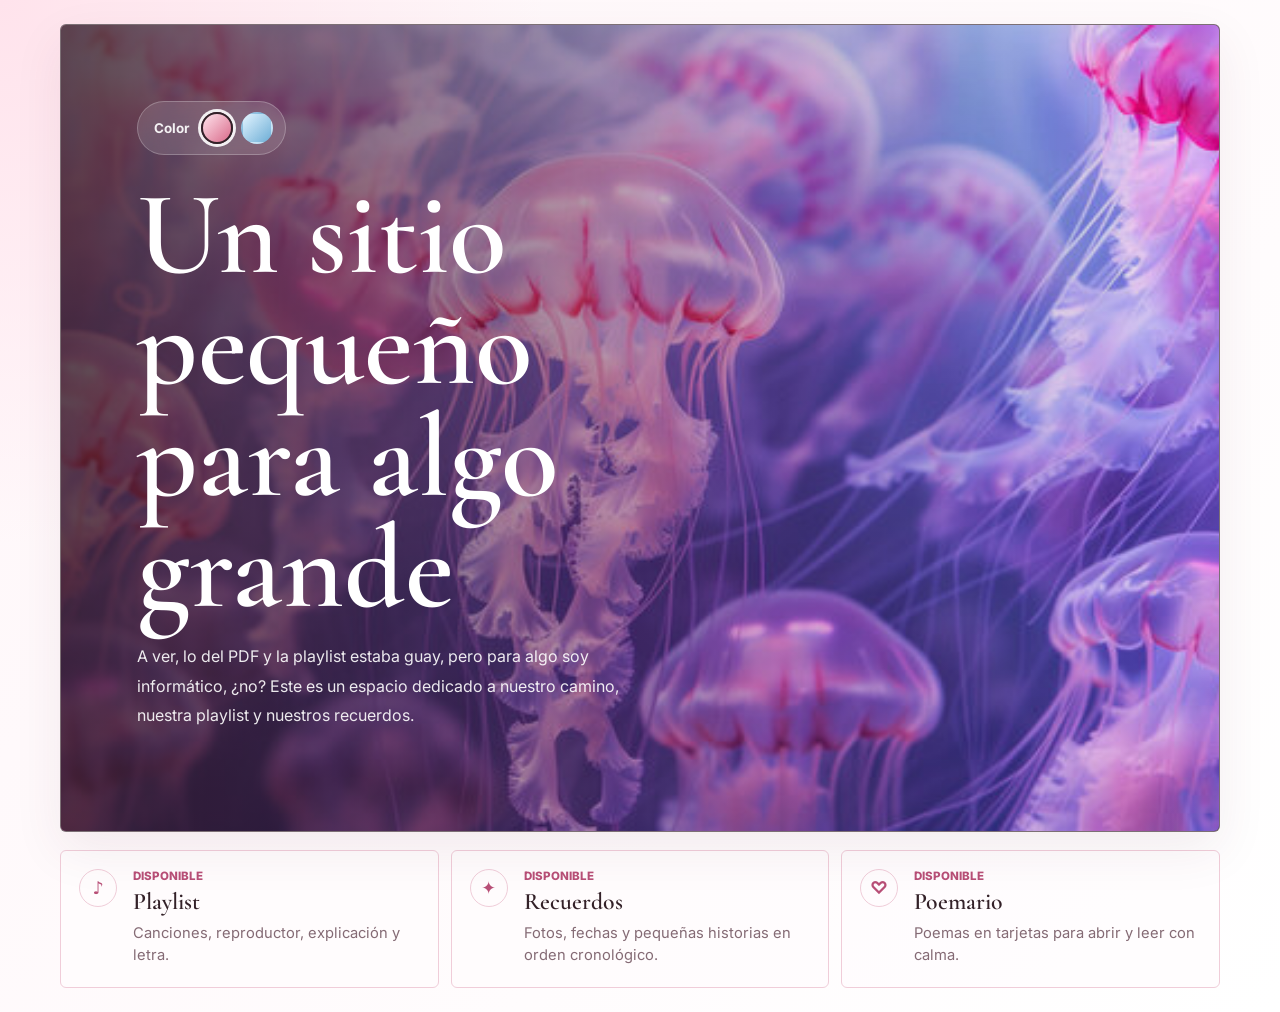
==== commit 9819832c: "cambios visuales" ====
--- a/index.html
+++ b/index.html
@@ -5,6 +5,9 @@
     <meta name="viewport" content="width=device-width, initial-scale=1">
     <title>Una playlist especial</title>
     <link rel="icon" href="assets/cropped_circle_image.ico" type="image/x-icon">
+    <link rel="preconnect" href="https://fonts.googleapis.com">
+    <link rel="preconnect" href="https://fonts.gstatic.com" crossorigin>
+    <link href="https://fonts.googleapis.com/css2?family=Cormorant+Garamond:wght@500;600;700&family=Inter:wght@400;500;700;800&display=swap" rel="stylesheet">
     <link rel="stylesheet" href="styles.css">
   </head>
   <body class="home-page">
@@ -83,7 +86,7 @@
             <img src="assets/wallpaper.jpeg" alt="Auriculares y notas manuscritas sobre una mesa iluminada con luz suave.">
             <div class="hero-copy">
               <h2>Una playlist especial</h2>
-              <p>A ver, lo del PDF estaba guay, pero para algo soy informático, ¿no?</p>
+              <p>Pa que tener Spotify si tienes la playlist aquí, con sus textos y su letra y todo.  </p>
             </div>
           </section>
 
--- a/styles.css
+++ b/styles.css
@@ -9,20 +9,22 @@
   --teal: #b84f77;
   --gold: #d9a1b6;
   --rose-soft: #ffe3ec;
-  --shadow: 0 20px 60px rgba(91, 37, 58, 0.13);
-  --sidebar-bg: rgba(255, 246, 249, 0.86);
-  --brand-gradient: linear-gradient(135deg, #d96a8a, #b84f77);
+  --shadow: 0 18px 50px rgba(91, 37, 58, 0.08);
+  --sidebar-bg: rgba(255, 250, 252, 0.9);
+  --brand-gradient: linear-gradient(135deg, #e8a1b6, #b84f77);
   --focus-ring: rgba(217, 106, 138, 0.18);
   --track-active-bg: #fffafb;
-  --track-active-border: rgba(217, 106, 138, 0.38);
-  --track-shadow: 0 8px 24px rgba(91, 37, 58, 0.08);
+  --track-active-border: rgba(217, 106, 138, 0.28);
+  --track-shadow: 0 10px 28px rgba(91, 37, 58, 0.06);
   --track-index-bg: #c45d7f;
   --story-quote-ink: #6c3448;
   --story-quote-bg: #fff1f6;
-  --panel-bg: rgba(255, 252, 253, 0.9);
-  --panel-shadow: 0 14px 36px rgba(91, 37, 58, 0.07);
+  --panel-bg: rgba(255, 253, 254, 0.82);
+  --panel-shadow: 0 14px 34px rgba(91, 37, 58, 0.045);
   --player-track-bg: #f8d6e2;
   --player-fill: linear-gradient(90deg, #f3a1bb, #c45d7f);
+  --font-display: "Cormorant Garamond", Georgia, "Times New Roman", serif;
+  --font-body: Inter, "Segoe UI", system-ui, -apple-system, BlinkMacSystemFont, sans-serif;
 }
 
 body.theme-blue {
@@ -35,18 +37,18 @@
   --teal: #3f8eb8;
   --gold: #9fcce6;
   --rose-soft: #e2f4ff;
-  --shadow: 0 20px 60px rgba(36, 91, 125, 0.13);
-  --sidebar-bg: rgba(244, 251, 255, 0.88);
-  --brand-gradient: linear-gradient(135deg, #6eaed6, #3f8eb8);
+  --shadow: 0 18px 50px rgba(36, 91, 125, 0.08);
+  --sidebar-bg: rgba(248, 253, 255, 0.9);
+  --brand-gradient: linear-gradient(135deg, #a8d5ed, #3f8eb8);
   --focus-ring: rgba(110, 174, 214, 0.22);
   --track-active-bg: #f7fcff;
-  --track-active-border: rgba(110, 174, 214, 0.42);
-  --track-shadow: 0 8px 24px rgba(36, 91, 125, 0.08);
+  --track-active-border: rgba(110, 174, 214, 0.3);
+  --track-shadow: 0 10px 28px rgba(36, 91, 125, 0.06);
   --track-index-bg: #4f9ac2;
   --story-quote-ink: #315f7a;
   --story-quote-bg: #edf8ff;
-  --panel-bg: rgba(249, 253, 255, 0.92);
-  --panel-shadow: 0 14px 36px rgba(36, 91, 125, 0.07);
+  --panel-bg: rgba(251, 254, 255, 0.84);
+  --panel-shadow: 0 14px 34px rgba(36, 91, 125, 0.045);
   --player-track-bg: #d3eaf6;
   --player-fill: linear-gradient(90deg, #9fcce6, #4f9ac2);
 }
@@ -59,8 +61,10 @@
   margin: 0;
   min-height: 100vh;
   color: var(--ink);
-  background: linear-gradient(135deg, var(--paper) 0%, var(--rose-soft) 52%, #fff 100%);
-  font-family: "Trebuchet MS", "Avenir Next", system-ui, -apple-system, BlinkMacSystemFont, "Segoe UI", sans-serif;
+  background:
+    radial-gradient(circle at top left, var(--rose-soft), transparent 34rem),
+    linear-gradient(135deg, var(--paper) 0%, #fff 100%);
+  font-family: var(--font-body);
 }
 
 button,
@@ -80,17 +84,18 @@
 
 .home-shell {
   display: grid;
-  gap: 26px;
-  width: min(1120px, calc(100% - 36px));
+  gap: 18px;
+  width: min(1160px, calc(100% - 36px));
   margin: 0 auto;
-  padding: 28px 0;
+  padding: 24px 0;
 }
 
 .home-hero {
   position: relative;
   min-height: min(620px, calc(100vh - 210px));
   overflow: hidden;
-  border-radius: 8px;
+  border: 1px solid rgba(255, 255, 255, 0.34);
+  border-radius: 6px;
   background: #38262d;
   box-shadow: var(--shadow);
 }
@@ -107,7 +112,7 @@
   position: absolute;
   inset: 0;
   content: "";
-  background: linear-gradient(90deg, rgba(54, 27, 39, 0.76), rgba(94, 41, 63, 0.28) 64%, rgba(94, 41, 63, 0.08));
+  background: linear-gradient(90deg, rgba(40, 22, 30, 0.76), rgba(67, 36, 49, 0.24) 62%, rgba(67, 36, 49, 0.04));
 }
 
 .home-hero-content {
@@ -126,18 +131,18 @@
 }
 
 .home-hero h1 {
-  max-width: 10ch;
+  max-width: 12ch;
   margin-bottom: 18px;
-  font-size: clamp(3rem, 11vw, 7.6rem);
-  line-height: 0.9;
+  font-size: clamp(3.4rem, 10vw, 7.4rem);
+  line-height: 0.94;
 }
 
 .home-hero p:not(.eyebrow) {
   max-width: 54ch;
   margin-bottom: 24px;
   color: rgba(255, 255, 255, 0.9);
-  font-size: 1.06rem;
-  line-height: 1.7;
+  font-size: 1rem;
+  line-height: 1.85;
 }
 
 .home-primary {
@@ -147,21 +152,21 @@
 .section-grid {
   display: grid;
   grid-template-columns: repeat(3, minmax(0, 1fr));
-  gap: 14px;
+  gap: 12px;
 }
 
 .section-card {
   display: grid;
-  grid-template-columns: 46px minmax(0, 1fr);
-  gap: 14px;
-  min-height: 142px;
-  border: 1px solid var(--line);
-  border-radius: 8px;
-  padding: 18px;
+  grid-template-columns: 38px minmax(0, 1fr);
+  gap: 16px;
+  min-height: 132px;
+  border: 1px solid var(--line);
+  border-radius: 6px;
+  padding: 18px 18px 20px;
   color: var(--ink);
   background: var(--panel-bg);
-  box-shadow: var(--panel-shadow);
   text-decoration: none;
+  transition: border-color 0.18s ease, transform 0.18s ease, background 0.18s ease;
 }
 
 .section-card.available:hover {
@@ -175,13 +180,14 @@
 
 .section-icon {
   display: grid;
-  width: 46px;
-  height: 46px;
+  width: 38px;
+  height: 38px;
   place-items: center;
   border-radius: 50%;
-  color: #fff;
-  background: var(--brand-gradient);
-  font-size: 1.4rem;
+  color: var(--teal);
+  background: transparent;
+  border: 1px solid var(--line);
+  font-size: 1.1rem;
   font-weight: 800;
 }
 
@@ -196,8 +202,9 @@
 
 .section-card strong {
   display: block;
-  margin-bottom: 7px;
-  font-size: 1.25rem;
+  margin-bottom: 8px;
+  font-size: 1.48rem;
+  line-height: 1;
 }
 
 .section-card small {
@@ -260,10 +267,9 @@
   grid-template-columns: 150px minmax(0, 1fr);
   gap: 18px;
   border: 1px solid var(--line);
-  border-radius: 8px;
-  padding: 18px;
+  border-radius: 6px;
+  padding: 20px;
   background: var(--panel-bg);
-  box-shadow: var(--panel-shadow);
 }
 
 .memory-card:has(.memory-image) {
@@ -279,12 +285,13 @@
 
 .memory-date span {
   display: grid;
-  width: 52px;
-  height: 52px;
+  width: 48px;
+  height: 48px;
   place-items: center;
   border-radius: 50%;
-  color: #fff;
-  background: var(--brand-gradient);
+  color: var(--teal);
+  background: transparent;
+  border: 1px solid var(--line);
   font-size: 1rem;
   font-weight: 800;
 }
@@ -298,7 +305,7 @@
 .memory-image {
   width: 100%;
   max-height: 420px;
-  border-radius: 8px;
+  border-radius: 6px;
   object-fit: contain;
   background: var(--track-active-bg);
 }
@@ -343,11 +350,10 @@
   align-content: start;
   min-height: 220px;
   border: 1px solid var(--line);
-  border-radius: 8px;
+  border-radius: 6px;
   padding: 22px;
   color: var(--ink);
   background: var(--panel-bg);
-  box-shadow: var(--panel-shadow);
   text-align: left;
   cursor: pointer;
 }
@@ -395,11 +401,11 @@
   max-height: min(760px, calc(100vh - 44px));
   overflow: auto;
   border: 1px solid var(--line);
-  border-radius: 8px;
+  border-radius: 6px;
   padding: clamp(24px, 5vw, 48px);
   color: var(--ink);
   background: var(--panel-bg);
-  box-shadow: 0 26px 80px rgba(32, 18, 25, 0.28);
+  box-shadow: 0 24px 70px rgba(32, 18, 25, 0.18);
 }
 
 .poem-close {
@@ -428,8 +434,10 @@
 
 .poem-modal-text {
   color: #3f2a32;
-  font-size: 1.08rem;
-  line-height: 1.95;
+  font-family: var(--font-display);
+  font-size: 1.28rem;
+  font-weight: 500;
+  line-height: 1.8;
   white-space: pre-line;
 }
 
@@ -439,7 +447,7 @@
   display: flex;
   flex-direction: column;
   height: 100vh;
-  padding: 24px;
+  padding: 26px 22px;
   border-right: 1px solid var(--line);
   background: var(--sidebar-bg);
   backdrop-filter: blur(18px);
@@ -454,13 +462,14 @@
 
 .brand-mark {
   display: grid;
-  width: 44px;
-  height: 44px;
+  width: 38px;
+  height: 38px;
   place-items: center;
   border-radius: 50%;
-  color: #fff;
-  background: var(--brand-gradient);
-  font-size: 22px;
+  color: var(--teal);
+  background: transparent;
+  border: 1px solid var(--line);
+  font-size: 18px;
   font-weight: 800;
 }
 
@@ -480,6 +489,16 @@
   margin-top: 0;
 }
 
+h1,
+h2,
+h3,
+.section-card strong,
+.memory-body h2,
+.poem-card strong {
+  font-family: var(--font-display);
+  font-weight: 600;
+}
+
 h1 {
   margin-bottom: 0;
   font-size: clamp(1.35rem, 2.5vw, 1.8rem);
@@ -498,7 +517,7 @@
 .search input {
   width: 100%;
   border: 1px solid var(--line);
-  border-radius: 8px;
+  border-radius: 999px;
   padding: 12px 13px;
   color: var(--ink);
   background: var(--panel);
@@ -580,7 +599,7 @@
   width: 100%;
   min-height: 64px;
   border: 1px solid transparent;
-  border-radius: 8px;
+  border-radius: 6px;
   padding: 10px;
   color: var(--ink);
   background: transparent;
@@ -595,7 +614,7 @@
 }
 
 .track-button.active {
-  box-shadow: var(--track-shadow);
+  box-shadow: none;
 }
 
 .track-index {
@@ -604,8 +623,9 @@
   height: 30px;
   place-items: center;
   border-radius: 50%;
-  color: #fff;
-  background: var(--track-index-bg);
+  color: var(--teal);
+  background: transparent;
+  border: 1px solid var(--line);
   font-size: 0.78rem;
   font-weight: 800;
 }
@@ -639,7 +659,7 @@
   position: relative;
   min-height: 320px;
   overflow: hidden;
-  border-radius: 8px;
+  border-radius: 6px;
   box-shadow: var(--shadow);
   background: #38262d;
 }
@@ -672,10 +692,10 @@
 }
 
 .hero-copy h2 {
-  max-width: 10ch;
+  max-width: 12ch;
   margin-bottom: 16px;
-  font-size: clamp(2.25rem, 7vw, 5.5rem);
-  line-height: 0.95;
+  font-size: clamp(2.45rem, 7vw, 5.4rem);
+  line-height: 0.98;
 }
 
 .hero-copy p {
@@ -695,9 +715,9 @@
 .player-panel,
 .story {
   border: 1px solid var(--line);
-  border-radius: 8px;
+  border-radius: 6px;
   background: var(--panel-bg);
-  box-shadow: var(--panel-shadow);
+  box-shadow: none;
 }
 
 .player-panel {
@@ -736,9 +756,9 @@
   place-items: center;
   border: 1px solid var(--coral);
   border-radius: 50%;
-  color: #fff;
-  background: var(--brand-gradient);
-  box-shadow: var(--track-shadow);
+  color: var(--coral-dark);
+  background: transparent;
+  box-shadow: none;
   font-size: 1rem;
   font-weight: 800;
   cursor: pointer;
@@ -799,7 +819,7 @@
   border: 2px solid #fff;
   border-radius: 50%;
   background: var(--panel-bg);
-  box-shadow: var(--track-shadow);
+  box-shadow: var(--panel-shadow);
   transform: translate(-50%, -50%);
   transition: left 0.12s linear;
 }
@@ -835,10 +855,10 @@
   justify-content: center;
   min-height: 42px;
   border: 1px solid var(--line);
-  border-radius: 8px;
+  border-radius: 999px;
   padding: 0 15px;
   color: var(--ink);
-  background: #fff;
+  background: rgba(255, 255, 255, 0.58);
   font-weight: 800;
   text-decoration: none;
   cursor: pointer;
@@ -846,8 +866,8 @@
 
 .button.primary {
   border-color: var(--coral);
-  color: #fff;
-  background: var(--coral);
+  color: var(--coral-dark);
+  background: transparent;
 }
 
 .button:hover {
@@ -876,7 +896,7 @@
   gap: 6px;
   margin-bottom: 24px;
   border: 1px solid var(--line);
-  border-radius: 8px;
+  border-radius: 999px;
   padding: 4px;
   background: var(--track-active-bg);
 }
@@ -884,7 +904,7 @@
 .content-tab {
   min-height: 36px;
   border: 0;
-  border-radius: 6px;
+  border-radius: 999px;
   padding: 0 14px;
   color: var(--muted);
   background: transparent;
@@ -893,9 +913,9 @@
 }
 
 .content-tab.active {
-  color: #fff;
-  background: var(--coral);
-  box-shadow: var(--track-shadow);
+  color: var(--coral-dark);
+  background: #fff;
+  box-shadow: none;
 }
 
 .story p {
@@ -909,7 +929,7 @@
   max-width: 68ch;
   margin: 24px auto;
   border-left: 4px solid var(--coral);
-  border-radius: 8px;
+  border-radius: 6px;
   padding: 18px 22px;
   color: var(--story-quote-ink);
   background: var(--story-quote-bg);
@@ -924,19 +944,19 @@
   width: min(100%, 520px);
   max-height: 520px;
   margin: 24px 0 0;
-  border-radius: 8px;
+  border-radius: 6px;
   object-fit: contain;
   background: var(--track-active-bg);
-  box-shadow: var(--panel-shadow);
+  box-shadow: none;
 }
 
 .full-lyrics {
   max-width: 74ch;
   margin: 0;
   color: #3f2a32;
-  font-family: inherit;
-  font-size: 1.02rem;
-  line-height: 1.9;
+  font-family: var(--font-display);
+  font-size: 1.2rem;
+  line-height: 1.95;
   white-space: pre-line;
 }
 
@@ -944,7 +964,7 @@
   max-width: 70ch;
   margin: 0;
   border: 1px dashed var(--track-active-border);
-  border-radius: 8px;
+  border-radius: 6px;
   padding: 18px;
   color: var(--muted);
   background: var(--track-active-bg);
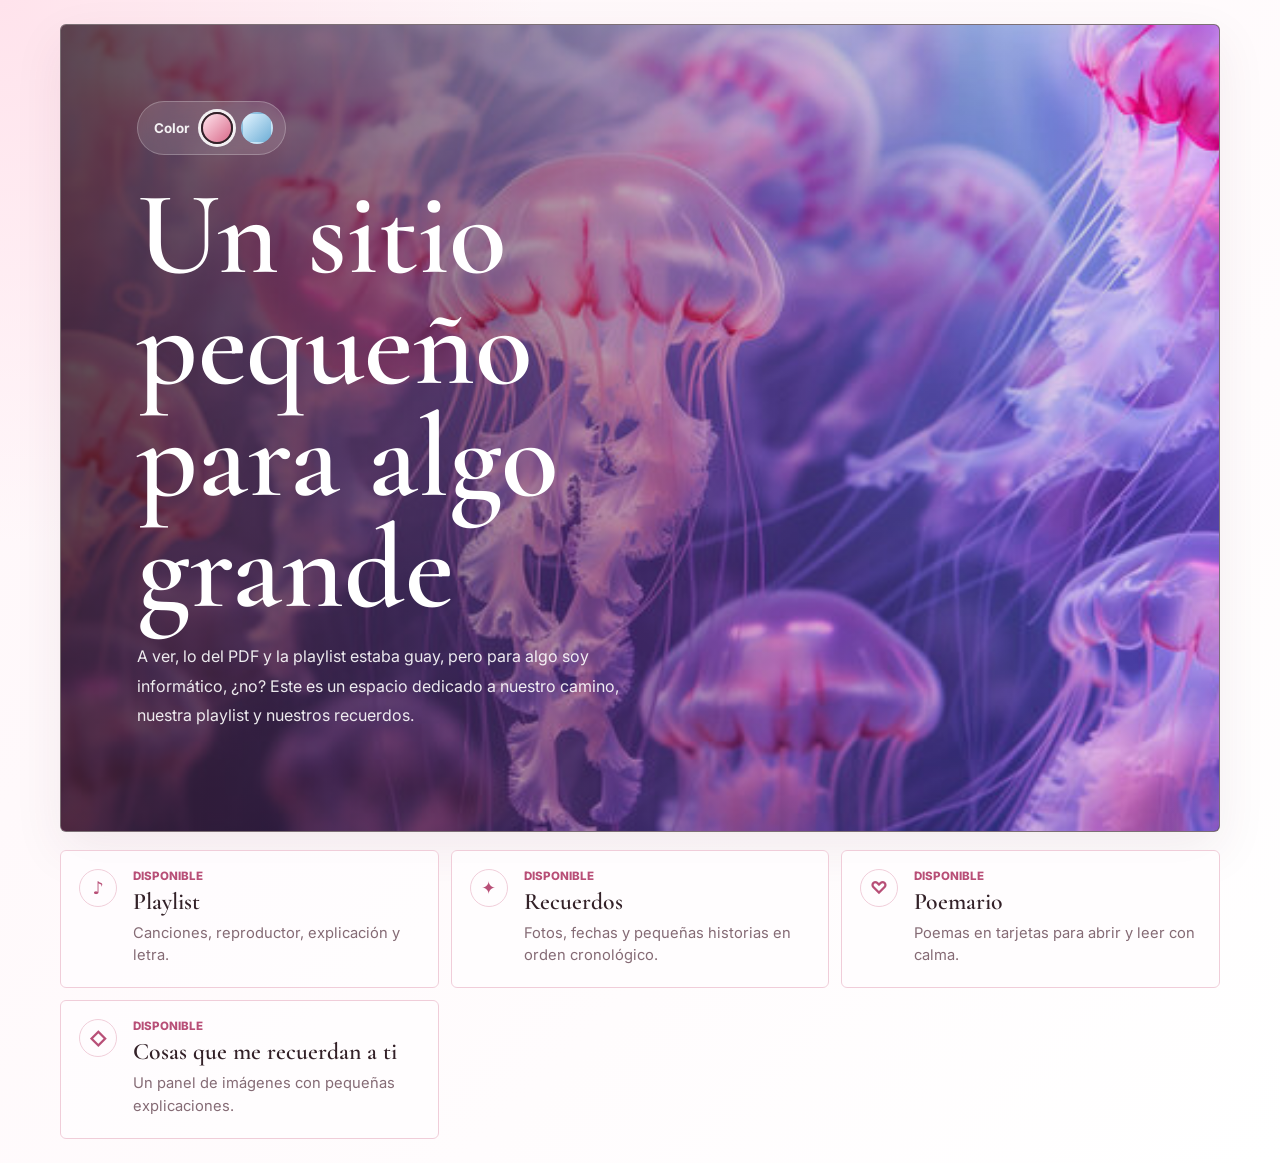
==== commit 40016b73: "seccion de cosas y cambios visuales" ====
--- a/index.html
+++ b/index.html
@@ -3,7 +3,7 @@
   <head>
     <meta charset="utf-8">
     <meta name="viewport" content="width=device-width, initial-scale=1">
-    <title>Una playlist especial</title>
+    <title>Un sitio pequeño para algo grande</title>
     <link rel="icon" href="assets/cropped_circle_image.ico" type="image/x-icon">
     <link rel="preconnect" href="https://fonts.googleapis.com">
     <link rel="preconnect" href="https://fonts.gstatic.com" crossorigin>
@@ -55,6 +55,15 @@
               <small>Poemas en tarjetas para abrir y leer con calma.</small>
             </span>
           </a>
+
+          <a class="section-card available" href="#cosas">
+            <span class="section-icon" aria-hidden="true">◇</span>
+            <span>
+              <span class="section-kicker">Disponible</span>
+              <strong>Cosas que me recuerdan a ti</strong>
+              <small>Un panel de imágenes con pequeñas explicaciones.</small>
+            </span>
+          </a>
         </section>
       </main>
     </section>
@@ -86,7 +95,7 @@
             <img src="assets/wallpaper.jpeg" alt="Auriculares y notas manuscritas sobre una mesa iluminada con luz suave.">
             <div class="hero-copy">
               <h2>Una playlist especial</h2>
-              <p>Pa que tener Spotify si tienes la playlist aquí, con sus textos y su letra y todo.  </p>
+              <p>Pa que tener Spotify si tienes la playlist aquí, con sus textos y su letra y todo.</p>
             </div>
           </section>
 
@@ -167,6 +176,19 @@
       </main>
     </section>
 
+    <section id="thingsView" class="site-view" hidden>
+      <main class="things-shell">
+        <header class="memories-header">
+          <a class="back-link" href="#inicio">Volver al inicio</a>
+          <p class="eyebrow">Galería</p>
+          <h1>Cosas que me recuerdan a ti</h1>
+          <p>Un panel de imágenes que guardan pequeñas asociaciones, detalles y explicaciones.</p>
+        </header>
+
+        <section id="thingsGrid" class="things-grid" aria-label="Cosas que me recuerdan a ti"></section>
+      </main>
+    </section>
+
     <div id="poemOverlay" class="poem-overlay" hidden>
       <article class="poem-modal" role="dialog" aria-modal="true" aria-labelledby="poemModalTitle">
         <button id="closePoemButton" class="poem-close" type="button" aria-label="Cerrar poema">×</button>
@@ -176,8 +198,21 @@
       </article>
     </div>
 
+    <div id="thingOverlay" class="thing-overlay" hidden>
+      <article class="thing-modal" role="dialog" aria-modal="true" aria-labelledby="thingModalTitle">
+        <button id="closeThingButton" class="poem-close" type="button" aria-label="Cerrar tarjeta">×</button>
+        <img id="thingModalImage" class="thing-modal-image" src="" alt="">
+        <div class="thing-modal-body">
+          <p class="eyebrow">Me recuerda a ti</p>
+          <h2 id="thingModalTitle"></h2>
+          <p id="thingModalText"></p>
+        </div>
+      </article>
+    </div>
+
     <script src="recuerdos.js"></script>
     <script src="poemas.js"></script>
+    <script src="cosas.js"></script>
     <script src="app.js"></script>
     <script src="site.js"></script>
   </body>
--- a/styles.css
+++ b/styles.css
@@ -57,6 +57,66 @@
   box-sizing: border-box;
 }
 
+@keyframes softRise {
+  from {
+    opacity: 0;
+    transform: translateY(14px);
+  }
+
+  to {
+    opacity: 1;
+    transform: translateY(0);
+  }
+}
+
+@keyframes softFade {
+  from {
+    opacity: 0;
+  }
+
+  to {
+    opacity: 1;
+  }
+}
+
+@keyframes contentSwap {
+  from {
+    opacity: 0;
+    transform: translateY(8px);
+  }
+
+  to {
+    opacity: 1;
+    transform: translateY(0);
+  }
+}
+
+@keyframes modalBloom {
+  from {
+    opacity: 0;
+    transform: translateY(18px) scale(0.985);
+  }
+
+  to {
+    opacity: 1;
+    transform: translateY(0) scale(1);
+  }
+}
+
+@keyframes poemTextReveal {
+  from {
+    opacity: 0;
+    transform: translateY(10px);
+    filter: blur(2px);
+  }
+
+  to {
+    opacity: 1;
+    transform: translateY(0);
+    filter: blur(0);
+  }
+}
+
 body {
   margin: 0;
   min-height: 100vh;
@@ -167,6 +227,8 @@
   background: var(--panel-bg);
   text-decoration: none;
   transition: border-color 0.18s ease, transform 0.18s ease, background 0.18s ease;
+  animation: softRise 0.42s ease both;
+  animation-delay: calc(var(--item-index, 0) * 70ms);
 }
 
 .section-card.available:hover {
@@ -270,6 +332,8 @@
   border-radius: 6px;
   padding: 20px;
   background: var(--panel-bg);
+  animation: softRise 0.42s ease both;
+  animation-delay: calc(var(--item-index, 0) * 70ms);
 }
 
 .memory-card:has(.memory-image) {
@@ -339,6 +403,32 @@
   padding: 30px 0 52px;
 }
 
+.site-view {
+  animation: softFade 0.28s ease both;
+}
+
+.section-card:nth-child(1) {
+  --item-index: 0;
+}
+
+.section-card:nth-child(2) {
+  --item-index: 1;
+}
+
+.section-card:nth-child(3) {
+  --item-index: 2;
+}
+
+.section-card:nth-child(4) {
+  --item-index: 3;
+}
+
+.things-shell {
+  width: min(1120px, calc(100% - 36px));
+  margin: 0 auto;
+  padding: 30px 0 52px;
+}
+
 .poems-grid {
   display: grid;
   grid-template-columns: repeat(3, minmax(0, 1fr));
@@ -356,6 +446,9 @@
   background: var(--panel-bg);
   text-align: left;
   cursor: pointer;
+  animation: softRise 0.42s ease both;
+  animation-delay: calc(var(--item-index, 0) * 70ms);
+  transition: border-color 0.18s ease, transform 0.18s ease, background 0.18s ease;
 }
 
 .poem-card:hover {
@@ -389,6 +482,7 @@
   padding: 22px;
   background: rgba(32, 18, 25, 0.58);
   backdrop-filter: blur(10px);
+  animation: softFade 0.22s ease both;
 }
 
 .poem-overlay[hidden] {
@@ -406,6 +500,8 @@
   color: var(--ink);
   background: var(--panel-bg);
   box-shadow: 0 24px 70px rgba(32, 18, 25, 0.18);
+  transform-origin: center 58%;
+  animation: modalBloom 0.34s cubic-bezier(0.16, 1, 0.3, 1) both;
 }
 
 .poem-close {
@@ -430,6 +526,8 @@
   padding-right: 36px;
   font-size: clamp(2rem, 5vw, 4rem);
   line-height: 0.98;
+  animation: poemTextReveal 0.36s ease both;
+  animation-delay: 90ms;
 }
 
 .poem-modal-text {
@@ -437,6 +535,134 @@
   font-family: var(--font-display);
   font-size: 1.28rem;
   font-weight: 500;
+  line-height: 1.8;
+  white-space: pre-line;
+  animation: poemTextReveal 0.4s ease both;
+  animation-delay: 150ms;
+}
+
+.things-grid {
+  display: grid;
+  grid-template-columns: repeat(4, minmax(0, 1fr));
+  gap: 12px;
+}
+
+.thing-card {
+  position: relative;
+  overflow: hidden;
+  min-height: 220px;
+  border: 1px solid var(--line);
+  border-radius: 6px;
+  padding: 0;
+  color: #fff;
+  background: var(--track-active-bg);
+  cursor: pointer;
+  animation: softRise 0.42s ease both;
+  animation-delay: calc(var(--item-index, 0) * 55ms);
+}
+
+.thing-card img {
+  position: absolute;
+  inset: 0;
+  width: 100%;
+  height: 100%;
+  object-fit: cover;
+  transition: transform 0.24s ease;
+}
+
+.thing-placeholder {
+  position: absolute;
+  inset: 0;
+  display: grid;
+  place-items: center;
+  color: var(--teal);
+  background:
+    radial-gradient(circle at top left, var(--rose-soft), transparent 70%),
+    var(--panel-bg);
+  font-family: var(--font-display);
+  font-size: clamp(3rem, 8vw, 5.4rem);
+  font-weight: 600;
+}
+
+.thing-card::after {
+  position: absolute;
+  inset: 0;
+  content: "";
+  background: linear-gradient(180deg, transparent 25%, rgba(30, 18, 24, 0.7));
+}
+
+.thing-card span {
+  position: absolute;
+  right: 14px;
+  bottom: 14px;
+  left: 14px;
+  z-index: 1;
+  font-family: var(--font-display);
+  font-size: 1.35rem;
+  font-weight: 600;
+  line-height: 1.05;
+  text-align: left;
+}
+
+.thing-card:hover img {
+  transform: scale(1.04);
+}
+
+.thing-overlay {
+  position: fixed;
+  inset: 0;
+  z-index: 20;
+  display: grid;
+  place-items: center;
+  padding: 22px;
+  background: rgba(32, 18, 25, 0.58);
+  backdrop-filter: blur(10px);
+  animation: softFade 0.18s ease both;
+}
+
+.thing-overlay[hidden] {
+  display: none;
+}
+
+.thing-modal {
+  position: relative;
+  display: grid;
+  grid-template-columns: minmax(240px, 0.9fr) minmax(0, 1fr);
+  width: min(920px, 100%);
+  max-height: min(760px, calc(100vh - 44px));
+  overflow: auto;
+  border: 1px solid var(--line);
+  border-radius: 6px;
+  color: var(--ink);
+  background: var(--panel-bg);
+  box-shadow: 0 24px 70px rgba(32, 18, 25, 0.18);
+  animation: softRise 0.24s ease both;
+}
+
+.thing-modal-image {
+  width: 100%;
+  height: 100%;
+  min-height: 420px;
+  object-fit: cover;
+  background: var(--track-active-bg);
+}
+
+.thing-modal-body {
+  align-self: center;
+  padding: clamp(24px, 5vw, 48px);
+}
+
+.thing-modal-body h2 {
+  margin-bottom: 18px;
+  padding-right: 36px;
+  font-size: clamp(2rem, 5vw, 4rem);
+  line-height: 0.98;
+}
+
+.thing-modal-body p:last-child {
+  margin-bottom: 0;
+  color: #3f2a32;
+  font-size: 1rem;
   line-height: 1.8;
   white-space: pre-line;
 }
@@ -605,6 +831,13 @@
   background: transparent;
   text-align: left;
   cursor: pointer;
+  animation: softRise 0.32s ease both;
+  animation-delay: calc(var(--item-index, 0) * 18ms);
+  transition: border-color 0.16s ease, background 0.16s ease, transform 0.16s ease;
+}
+
+.track-button:hover {
+  transform: translateX(3px);
 }
 
 .track-button:hover,
@@ -883,6 +1116,15 @@
 
 .story {
   padding: clamp(22px, 5vw, 46px);
+}
+
+.story.is-changing {
+  animation: contentSwap 0.24s ease both;
+}
+
+#storyText > *,
+.now-playing > * {
+  animation: contentSwap 0.24s ease both;
 }
 
 .story h2 {
@@ -991,6 +1233,18 @@
     grid-template-columns: 1fr;
   }
 
+  .things-grid {
+    grid-template-columns: repeat(2, minmax(0, 1fr));
+  }
+
+  .thing-modal {
+    grid-template-columns: 1fr;
+  }
+
+  .thing-modal-image {
+    max-height: 420px;
+  }
+
   .memory-card,
   .memory-card:has(.memory-image) {
     grid-template-columns: 1fr;
@@ -1034,6 +1288,15 @@
     padding-top: 18px;
   }
 
+  .things-shell {
+    width: min(100% - 24px, 1120px);
+    padding-top: 18px;
+  }
+
+  .things-grid {
+    grid-template-columns: 1fr;
+  }
+
   .poem-modal {
     padding: 24px;
   }
@@ -1067,3 +1330,14 @@
     flex: 1 1 140px;
   }
 }
+
+@media (prefers-reduced-motion: reduce) {
+  *,
+  *::before,
+  *::after {
+    animation-duration: 0.01ms !important;
+    animation-iteration-count: 1 !important;
+    scroll-behavior: auto !important;
+    transition-duration: 0.01ms !important;
+  }
+}
